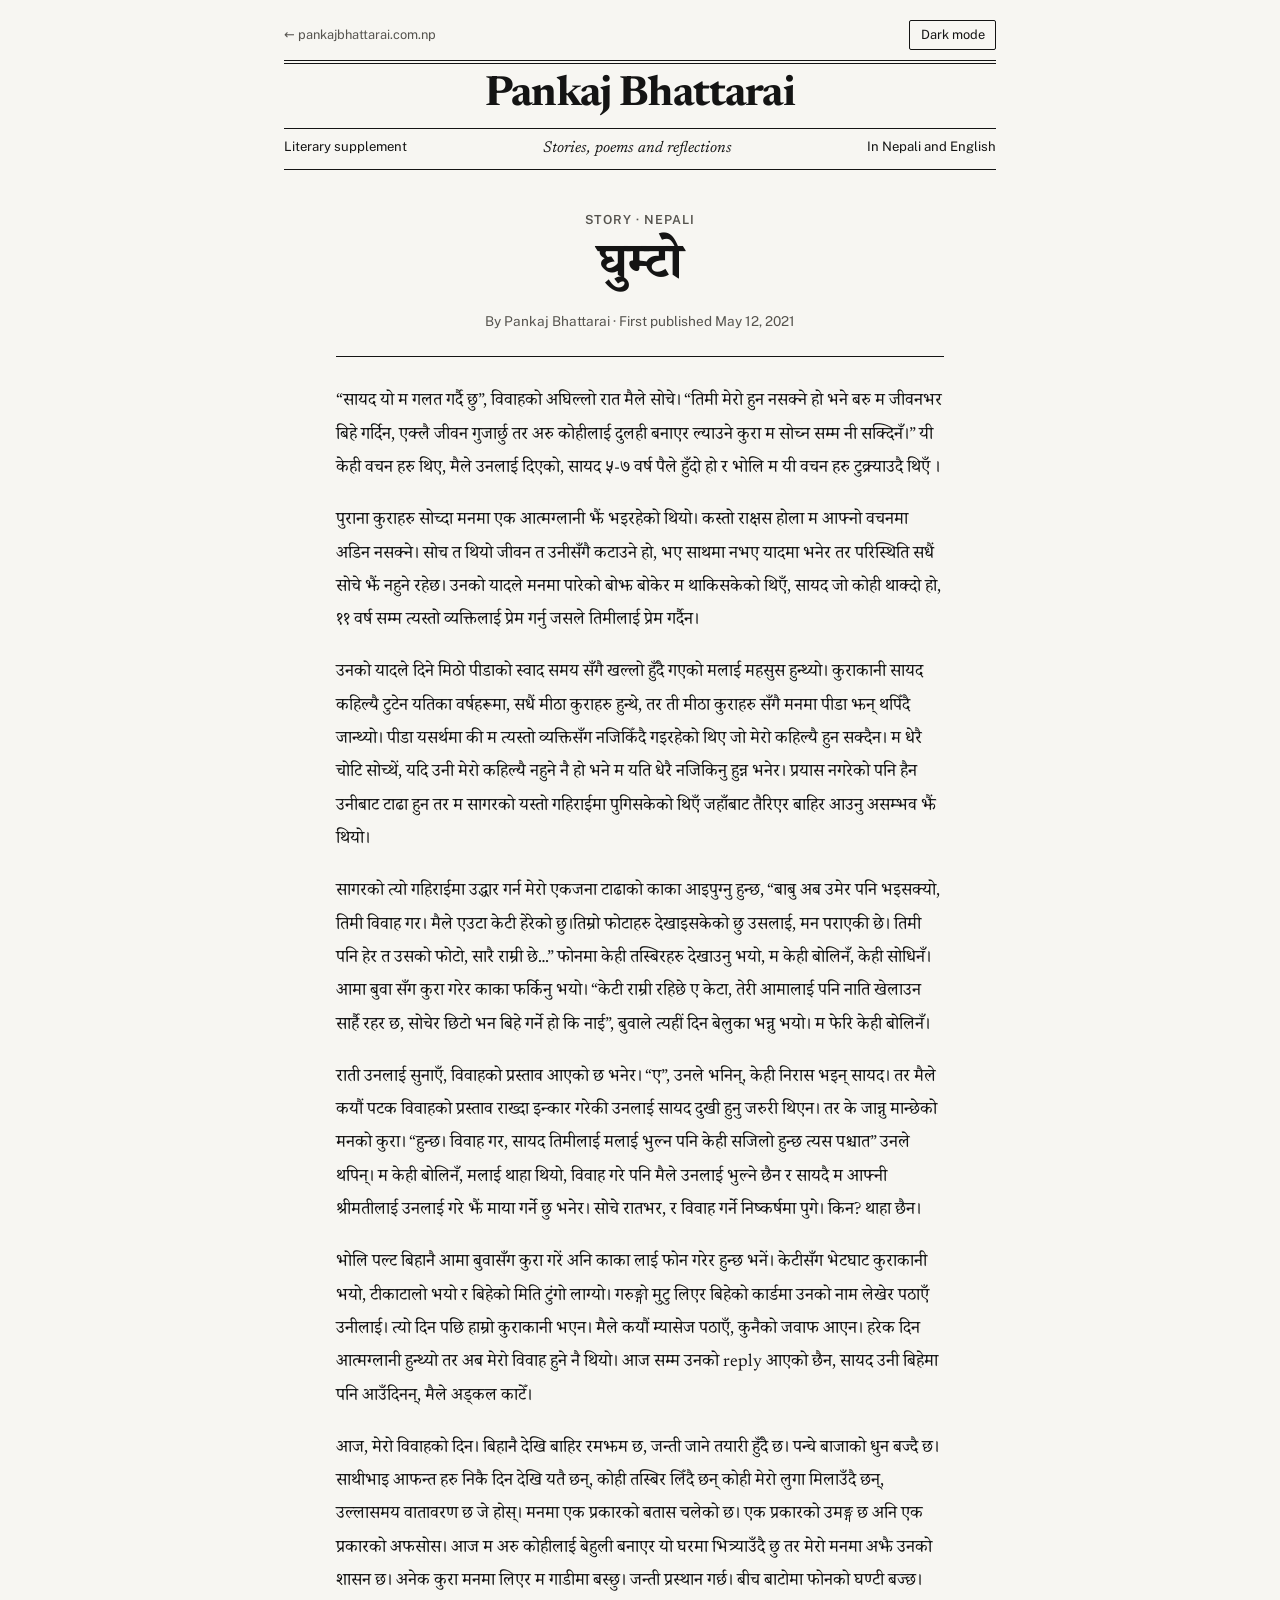
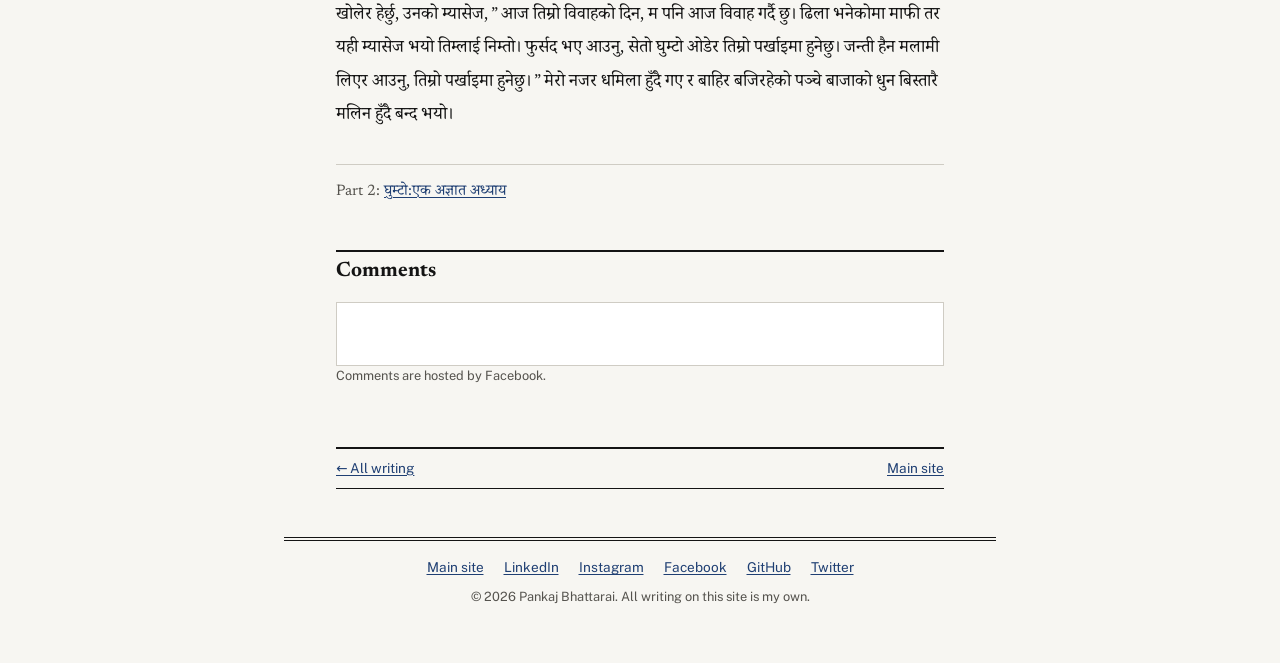
==== Ghumto.html @ b80f1229 "Restyle literature site to match main site design Replace the Argon/Bootstrap theme with the newspri" ====
<!doctype html>
<html lang="en">
<head>
<meta charset="utf-8">
<meta name="viewport" content="width=device-width, initial-scale=1">
<title>घुम्टो | Pankaj Bhattarai</title>
<meta name="description" content="“सायद यो म गलत गर्दै छु”, विवाहको अघिल्लो रात मैले सोचे। “तिमी मेरो हुन नसक्ने हो भने बरु म जीवनभर बिहे गर्दिन, एक्लै जीवन गुजार्छु तर अरु कोहीलाई दुलही…">
<link rel="canonical" href="https://literature.pankajbhattarai.com.np/Ghumto.html">
<link rel="icon" href="data:image/svg+xml,%3Csvg xmlns='http://www.w3.org/2000/svg' viewBox='0 0 64 64'%3E%3Crect width='64' height='64' fill='%23141414'/%3E%3Ctext x='32' y='45' font-family='Georgia,serif' font-size='34' font-weight='700' fill='%23f7f6f2' text-anchor='middle'%3EPB%3C/text%3E%3C/svg%3E">
<meta property="og:type" content="article">
<meta property="og:url" content="https://literature.pankajbhattarai.com.np/Ghumto.html">
<meta property="og:title" content="घुम्टो | Pankaj Bhattarai">
<meta property="og:description" content="“सायद यो म गलत गर्दै छु”, विवाहको अघिल्लो रात मैले सोचे। “तिमी मेरो हुन नसक्ने हो भने बरु म जीवनभर बिहे गर्दिन, एक्लै जीवन गुजार्छु तर अरु कोहीलाई दुलही…">
<meta name="twitter:card" content="summary">
<script>
  // Apply a saved theme before the page paints, so there is no flash.
  try {
    var saved = localStorage.getItem('theme');
    if (saved === 'light' || saved === 'dark') document.documentElement.setAttribute('data-theme', saved);
  } catch (e) {}
</script>
<link rel="preconnect" href="https://fonts.googleapis.com">
<link rel="preconnect" href="https://fonts.gstatic.com" crossorigin>
<link href="https://fonts.googleapis.com/css2?family=Newsreader:ital,opsz,wght@0,6..72,400;0,6..72,600;0,6..72,700;1,6..72,400&family=Noto+Serif+Devanagari:wght@400;600;700&family=Public+Sans:wght@400;600&display=swap" rel="stylesheet">
<link href="css/site.css" rel="stylesheet">
</head>
<body>
<div id="fb-root"></div>
<script async defer crossorigin="anonymous" src="https://connect.facebook.net/en_GB/sdk.js#xfbml=1&version=v20.0"></script>
<div class="wrap">

  <header class="masthead masthead--compact">
    <div class="topbar">
      <a href="https://www.pankajbhattarai.com.np/">&larr; pankajbhattarai.com.np</a>
      <button class="theme-toggle" type="button" aria-pressed="false">Dark mode</button>
    </div>
    <p class="nameplate"><a href="./">Pankaj Bhattarai</a></p>
    <p class="dateline">
      <span class="side">Literary supplement</span>
      <span class="center">Stories, poems and reflections</span>
      <span class="side">In Nepali and English</span>
    </p>
  </header>

  <main class="story">
  <article>
  <header class="story-head">
    <p class="kicker">Story &middot; Nepali</p>
    <h1 class="story-title" lang="ne">घुम्टो</h1>
    <p class="byline">By Pankaj Bhattarai &middot; First published May 12, 2021</p>
  </header>

  <div class="prose" lang="ne">
    <p class="first">“सायद यो म गलत गर्दै छु”, विवाहको अघिल्लो रात मैले सोचे। “तिमी मेरो हुन नसक्ने हो भने बरु म जीवनभर बिहे गर्दिन, एक्लै जीवन गुजार्छु तर अरु कोहीलाई दुलही बनाएर ल्याउने कुरा म सोच्न सम्म नी सक्दिनँ।” यी केही वचन हरु थिए, मैले उनलाई दिएको, सायद ५-७ वर्ष पैले हुँदो हो र भोलि म यी वचन हरु टुक्र्याउदै थिएँ ।</p>
    <p>पुराना कुराहरु सोच्दा मनमा एक आत्मग्लानी झैं भइरहेको थियो। कस्तो राक्षस होला म आफ्नो वचनमा अडिन नसक्ने। सोच त थियो जीवन त उनीसँगै कटाउने हो, भए साथमा नभए यादमा भनेर तर परिस्थिति सधैं सोचे झैं नहुने रहेछ। उनको यादले मनमा पारेको बोझ बोकेर म थाकिसकेको थिएँ, सायद जो कोही थाक्दो हो, ११ वर्ष सम्म त्यस्तो व्यक्तिलाई प्रेम गर्नु जसले तिमीलाई प्रेम गर्दैन।</p>
    <p>उनको यादले दिने मिठो पीडाको स्वाद समय सँगै खल्लो हुँदै गएको मलाई महसुस हुन्थ्यो। कुराकानी सायद कहिल्यै टुटेन यतिका वर्षहरूमा, सधैं मीठा कुराहरु हुन्थे, तर ती मीठा कुराहरु सँगै मनमा पीडा झन् थपिँदै जान्थ्यो। पीडा यसर्थमा की म त्यस्तो व्यक्तिसँग नजिकिँदै गइरहेको थिए जो मेरो कहिल्यै हुन सक्दैन। म धेरै चोटि सोच्थें, यदि उनी मेरो कहिल्यै नहुने नै हो भने म यति धेरै नजिकिनु हुन्न भनेर। प्रयास नगरेको पनि हैन उनीबाट टाढा हुन तर म सागरको यस्तो गहिराईमा पुगिसकेको थिएँ जहाँबाट तैरिएर बाहिर आउनु असम्भव झैं थियो।</p>
    <p>सागरको त्यो गहिराईमा उद्धार गर्न मेरो एकजना टाढाको काका आइपुग्नु हुन्छ, “बाबु अब उमेर पनि भइसक्यो, तिमी विवाह गर। मैले एउटा केटी हेरेको छु।तिम्रो फोटाहरु देखाइसकेको छु उसलाई, मन पराएकी छे। तिमी पनि हेर त उसको फोटो, सारै राम्री छे…” फोनमा केही तस्बिरहरु देखाउनु भयो, म केही बोलिनँ, केही सोधिनँ। आमा बुवा सँग कुरा गरेर काका फर्किनु भयो। “केटी राम्री रहिछे ए केटा, तेरी आमालाई पनि नाति खेलाउन सार्है रहर छ, सोचेर छिटो भन बिहे गर्ने हो कि नाई”, बुवाले त्यहीं दिन बेलुका भन्नु भयो। म फेरि केही बोलिनँ।</p>
    <p>राती उनलाई सुनाएँ, विवाहको प्रस्ताव आएको छ भनेर। “ए”, उनले भनिन्, केही निरास भइन् सायद। तर मैले कयौं पटक विवाहको प्रस्ताव राख्दा इन्कार गरेकी उनलाई सायद दुखी हुनु जरुरी थिएन। तर के जान्नु मान्छेको मनको कुरा। “हुन्छ। विवाह गर, सायद तिमीलाई मलाई भुल्न पनि केही सजिलो हुन्छ त्यस पश्चात” उनले थपिन्। म केही बोलिनँ, मलाई थाहा थियो, विवाह गरे पनि मैले उनलाई भुल्ने छैन र सायदै म आफ्नी श्रीमतीलाई उनलाई गरे झैं माया गर्ने छु भनेर। सोचे रातभर, र विवाह गर्ने निष्कर्षमा पुगे। किन? थाहा छैन।</p>
    <p>भोलि पल्ट बिहानै आमा बुवासँग कुरा गरें अनि काका लाई फोन गरेर हुन्छ भनें। केटीसँग भेटघाट कुराकानी भयो, टीकाटालो भयो र बिहेको मिति टुंगो लाग्यो। गरुङ्गो मुटु लिएर बिहेको कार्डमा उनको नाम लेखेर पठाएँ उनीलाई। त्यो दिन पछि हाम्रो कुराकानी भएन। मैले कयौं म्यासेज पठाएँ, कुनैको जवाफ आएन। हरेक दिन आत्मग्लानी हुन्थ्यो तर अब मेरो विवाह हुने नै थियो। आज सम्म उनको reply आएको छैन, सायद उनी बिहेमा पनि आउँदिनन्, मैले अड्कल काटेँ।</p>
    <p>आज, मेरो विवाहको दिन। बिहानै देखि बाहिर रमझम छ, जन्ती जाने तयारी हुँदै छ। पन्चे बाजाको धुन बज्दै छ। साथीभाइ आफन्त हरु निकै दिन देखि यतै छन्, कोही तस्बिर लिँदै छन् कोही मेरो लुगा मिलाउँदै छन्, उल्लासमय वातावरण छ जे हाेस्। मनमा एक प्रकारको बतास चलेको छ। एक प्रकारको उमङ्ग छ अनि एक प्रकारको अफसोस। आज म अरु कोहीलाई बेहुली बनाएर यो घरमा भित्र्याउँदै छु तर मेरो मनमा अझै उनको शासन छ। अनेक कुरा मनमा लिएर म गाडीमा बस्छु। जन्ती प्रस्थान गर्छ। बीच बाटोमा फोनको घण्टी बज्छ। खोलेर हेर्छु, उनको म्यासेज, ” आज तिम्रो विवाहको दिन, म पनि आज विवाह गर्दै छु। ढिला भनेकोमा माफी तर यही म्यासेज भयो तिम्लाई निम्तो। फुर्सद भए आउनु, सेतो घुम्टो ओडेर तिम्रो पर्खाइमा हुनेछु। जन्ती हैन मलामी लिएर आउनु, तिम्रो पर्खाइमा हुनेछु। ” मेरो नजर धमिला हुँदै गए र बाहिर बजिरहेको पञ्चे बाजाको धुन बिस्तारै मलिन हुँदै बन्द भयो।</p>
  </div>
  <aside class="notes" lang="en">
    <p>Part 2: <a href="Ghumto_two.html">घुम्टो:एक अज्ञात अध्याय</a></p>
  </aside>
  </article>

  <section class="comments" aria-label="Comments">
    <h2>Comments</h2>
    <div class="comments-box">
      <div class="fb-comments" data-href="https://literature.pankajbhattarai.com.np/Ghumto.html" data-width="100%" data-numposts="5"></div>
    </div>
    <p class="small">Comments are hosted by Facebook.</p>
  </section>

  <nav class="story-nav" aria-label="More">
    <a href="./">&larr; All writing</a>
    <a href="https://www.pankajbhattarai.com.np/">Main site</a>
  </nav>
  </main>

  <footer>
    <p class="social">
      <a href="https://www.pankajbhattarai.com.np/">Main site</a>
      <a href="https://www.linkedin.com/in/pankajbhattarai/" target="_blank" rel="noreferrer">LinkedIn</a>
      <a href="https://www.instagram.com/im.endangered/" target="_blank" rel="noreferrer">Instagram</a>
      <a href="https://www.facebook.com/im.endangered/" target="_blank" rel="noreferrer">Facebook</a>
      <a href="https://github.com/im-endangered/" target="_blank" rel="noreferrer">GitHub</a>
      <a href="https://twitter.com/pankaj69420" target="_blank" rel="noreferrer">Twitter</a>
    </p>
    <p>&copy; 2026 Pankaj Bhattarai. All writing on this site is my own.</p>
  </footer>
</div>
<script src="js/site.js"></script>
</body>
</html>
---- css/site.css ----
/* Literary supplement to pankajbhattarai.com.np.
   Same tokens and type as the main site: newsprint in light, night edition in dark. */
:root{
  --paper:#f7f6f2;
  --ink:#141414;
  --muted:#55534e;
  --rule:#141414;
  --hair:#cfccc4;
  --band:#ebe9e3;
  --link:#1f3f73;
  /* Newsreader has no Devanagari, so Nepali text falls through to Noto Serif Devanagari. */
  --serif:"Newsreader", "Noto Serif Devanagari", "Iowan Old Style", Georgia, "Times New Roman", serif;
  --sans:"Public Sans", "Noto Sans Devanagari", system-ui, -apple-system, "Segoe UI", Roboto, sans-serif;
  color-scheme: light;
}
:root[data-theme="dark"]{
  --paper:#131210; --ink:#ede6d8; --muted:#a59e90; --rule:#b3ab9c; --hair:#2f2c27;
  --band:#1e1c19; --link:#e6bc6e;
  color-scheme: dark;
}
::selection{ background:var(--link); color:var(--paper); }

*{ box-sizing:border-box; }
html{ scroll-behavior:smooth; }
body{
  margin:0; background:var(--paper); color:var(--ink);
  font-family:var(--serif); font-size:18px; line-height:1.6;
  -webkit-font-smoothing:antialiased;
}
a{ color:var(--link); text-underline-offset:2px; text-decoration-thickness:1px; }
a:hover{ text-decoration-thickness:2px; }
a:focus-visible, button:focus-visible{ outline:2px solid var(--link); outline-offset:3px; border-radius:2px; }

.wrap{ max-width:47rem; margin:0 auto; padding:0 1.25rem; }

@media (min-width:1080px){
  .wrap--wide{ max-width:74rem; padding:0 2rem; }
  .cols{ display:grid; grid-template-columns:minmax(0,1fr) 21rem; column-gap:2.5rem; }
  .col-rail{ border-left:1px solid var(--hair); padding-left:2.5rem; font-size:.94rem; }
  .col-rail h2{ font-size:1.3rem; }
  .col-rail h3{ font-size:1.02rem; }
  .col-rail .item-head{ flex-direction:column; gap:.1rem; }
}

/* Masthead */
.masthead{ padding-top:1.25rem; text-align:center; }
.topbar{
  display:flex; justify-content:space-between; align-items:center; gap:1rem;
  font-family:var(--sans); font-size:.8rem; color:var(--muted);
  padding-bottom:.6rem;
}
.topbar a{ color:var(--muted); text-decoration:none; }
.topbar a:hover{ color:var(--ink); text-decoration:underline; }
.theme-toggle{
  font:inherit; color:var(--ink); background:transparent; cursor:pointer;
  border:1px solid var(--rule); border-radius:2px; padding:.25rem .65rem;
}
.theme-toggle:hover{ background:var(--band); }
.nameplate{
  font-family:var(--serif); font-weight:700; font-size:clamp(2.4rem, 7.5vw, 5.25rem);
  line-height:1; letter-spacing:-0.02em; margin:0;
  border-top:4px double var(--rule); padding-top:1rem;
}
.nameplate a{ color:inherit; text-decoration:none; }
.masthead--compact .nameplate{ font-size:clamp(1.8rem, 5vw, 2.6rem); padding-top:.7rem; }
.dateline{
  display:flex; justify-content:space-between; gap:1rem; flex-wrap:wrap;
  margin:1rem 0 0; padding:.45rem 0;
  border-top:1px solid var(--rule); border-bottom:1px solid var(--rule);
  font-family:var(--sans); font-size:.82rem; color:var(--ink);
}
.masthead--compact .dateline{ margin-top:.7rem; }
.dateline .center{ font-family:var(--serif); font-style:italic; font-size:.98rem; }

nav.sections{
  margin-top:1.5rem; padding:.55rem 0;
  border-top:2px solid var(--rule); border-bottom:1px solid var(--rule);
  display:flex; justify-content:center; flex-wrap:wrap; gap:.2rem .8rem;
  font-family:var(--sans); font-size:.85rem;
}
nav.sections a{ color:var(--ink); text-decoration:none; }
nav.sections a:hover{ text-decoration:underline; }

/* Sections */
section{ padding:2.25rem 0 .25rem; scroll-margin-top:1rem; }
h2{
  font-family:var(--serif); font-weight:700; font-size:1.65rem; line-height:1.2;
  margin:0 0 1.1rem; padding-top:.5rem; border-top:2px solid var(--rule);
}
h3{ font-family:var(--serif); font-weight:600; font-size:1.15rem; margin:0; line-height:1.35; }
p{ margin:0 0 1rem; }

.item{ padding:1rem 0; border-top:1px solid var(--hair); }
.item:first-of-type{ border-top:none; padding-top:0; }
.item-head{ display:flex; justify-content:space-between; align-items:baseline; gap:1rem; }
.item h3 a, .lead-title a{ color:var(--ink); text-decoration:none; }
.item h3 a:hover, .lead-title a:hover{ text-decoration:underline; }
.when{ font-family:var(--sans); color:var(--muted); font-size:.82rem; white-space:nowrap; flex-shrink:0; }
.meta{ font-family:var(--sans); color:var(--muted); font-size:.8rem; margin:.2rem 0 0; }
.excerpt{ margin:.45rem 0 0; color:var(--muted); font-size:.98rem; }

.kicker{
  font-family:var(--sans); font-size:.78rem; font-weight:600; letter-spacing:.08em; text-transform:uppercase;
  color:var(--muted); margin:0 0 .5rem;
}
.lead{ padding-bottom:1.25rem; }
.lead-title{ font-size:clamp(1.6rem, 4vw, 2.3rem); font-weight:700; line-height:1.15; letter-spacing:-0.01em; }
.lead .excerpt{ font-size:1.12rem; color:var(--ink); margin-top:.6rem; }
.lead .meta{ margin-top:.6rem; }

/* A single piece of writing */
.story{ max-width:38rem; margin:0 auto; }
.story-head{ text-align:center; padding:2.5rem 0 1.5rem; }
.story-title{
  font-family:var(--serif); font-weight:700; font-size:clamp(2rem, 6vw, 3.2rem);
  line-height:1.15; letter-spacing:-0.015em; margin:0;
}
.byline{
  margin:.9rem 0 0; font-family:var(--sans); font-size:.85rem; color:var(--muted);
}
.prose{ font-size:1.1rem; line-height:1.7; border-top:1px solid var(--rule); padding-top:1.75rem; }
.prose p{ margin:0 0 1.15rem; }
.prose[lang="ne"], .prose:lang(ne){ line-height:1.9; }
.prose:lang(en) > p.first::first-letter{
  float:left; font-weight:700; font-size:3.4em; line-height:.85; padding:.08em .08em 0 0;
}
.prose .note{ font-style:italic; color:var(--muted); font-size:1rem; }
.prose .break{ text-align:center; letter-spacing:.6em; color:var(--muted); margin:1.75rem 0; }
.prose .coda{ text-align:center; }

.verse{ text-align:center; }
.verse p{ margin:0 0 .35rem; }

.notes{
  margin-top:2rem; padding-top:.9rem; border-top:1px solid var(--hair);
  font-size:.95rem; color:var(--muted);
}
.notes p{ margin:0 0 .6rem; }

.comments h2{ font-size:1.3rem; }
.comments-box{ background:#fff; border:1px solid var(--hair); padding:.5rem; min-height:4rem; }
.comments .small{ font-family:var(--sans); font-size:.8rem; color:var(--muted); }

.story-nav{
  display:flex; justify-content:space-between; gap:1rem; flex-wrap:wrap;
  margin-top:2.5rem; padding:.55rem 0;
  border-top:2px solid var(--rule); border-bottom:1px solid var(--rule);
  font-family:var(--sans); font-size:.85rem;
}

footer{
  border-top:4px double var(--rule); margin-top:3rem; padding:1rem 0 3rem;
  font-family:var(--sans); color:var(--muted); font-size:.8rem; text-align:center;
}
footer p{ margin:0 0 .5rem; }
.social{ display:flex; justify-content:center; flex-wrap:wrap; gap:.3rem 1.25rem; font-size:.85rem; }

@media (max-width:640px){
  body{ font-size:17px; }
  .dateline{ justify-content:center; text-align:center; }
  .dateline .side:last-child{ display:none; }
  .item-head{ flex-direction:column; gap:.1rem; }
  .prose{ font-size:1.05rem; }
}
@media print{
  .topbar, nav.sections, .comments, .story-nav{ display:none; }
  a{ color:inherit; }
}
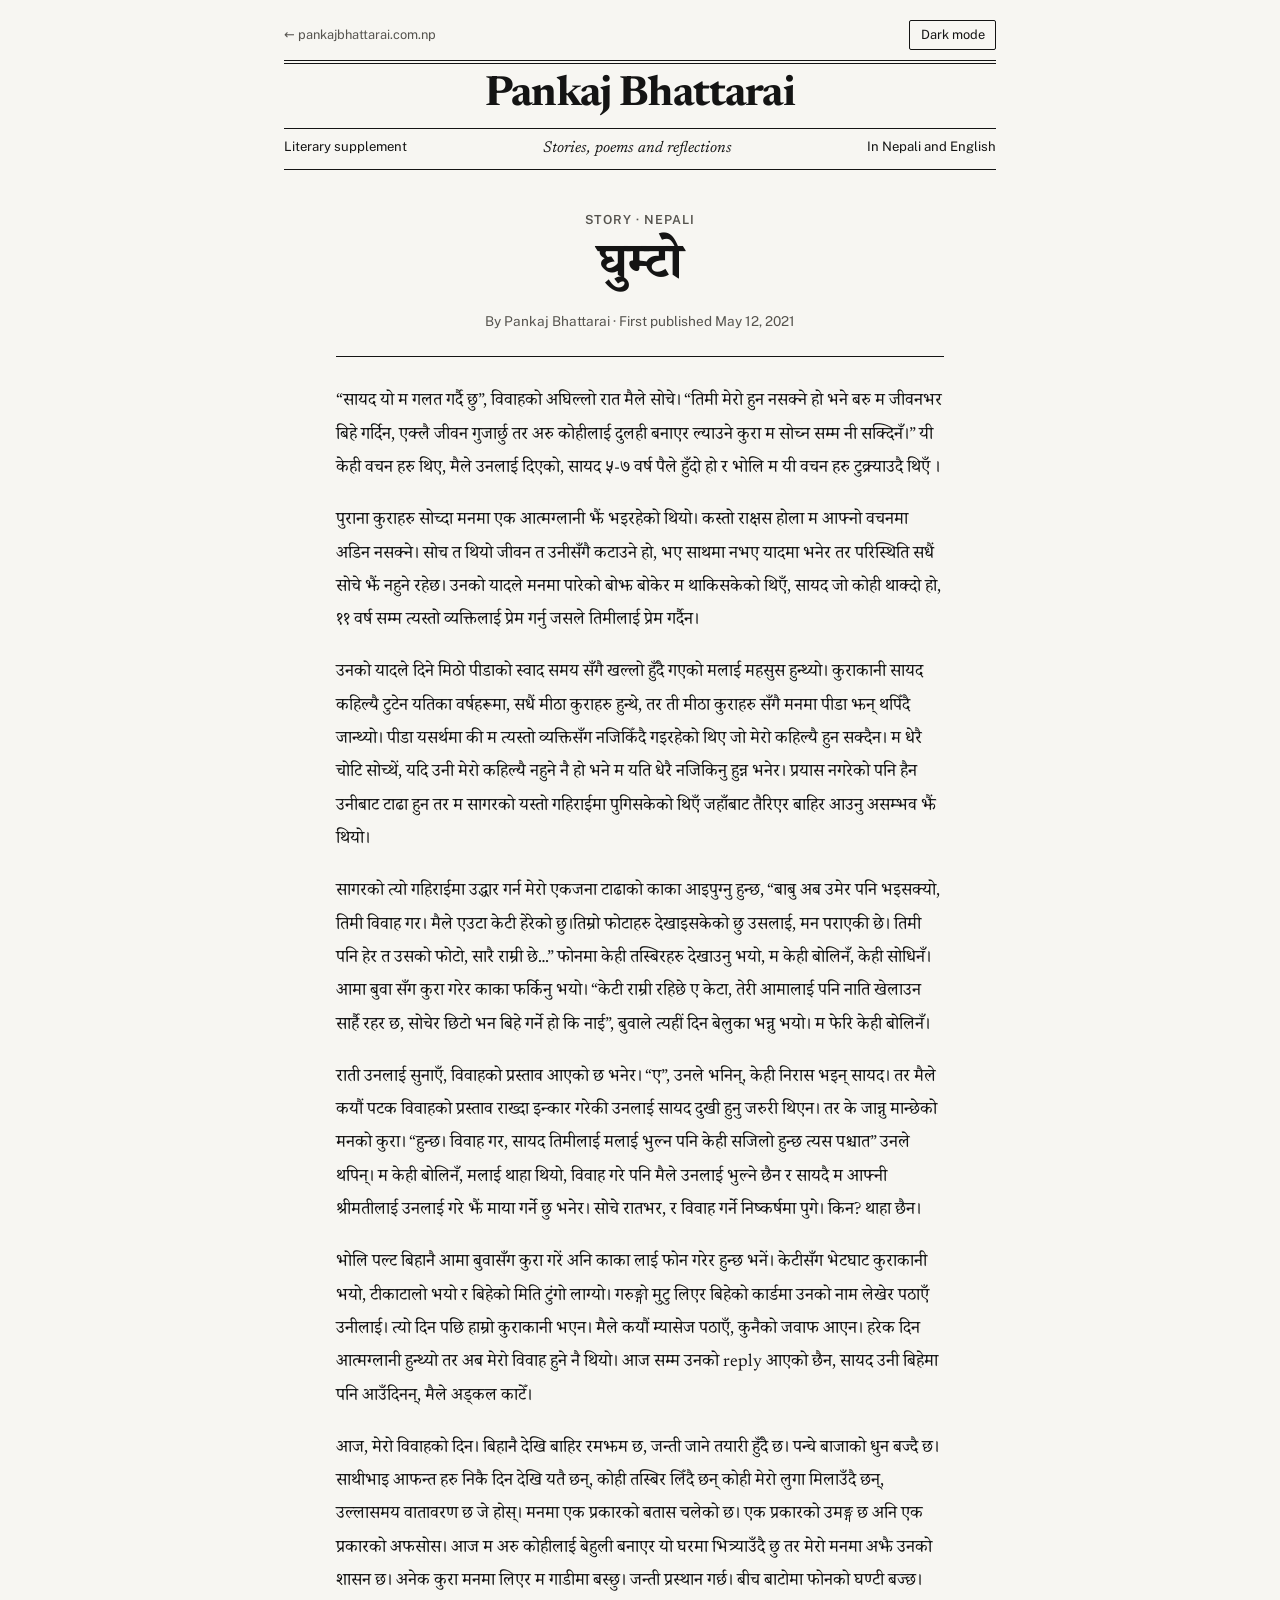
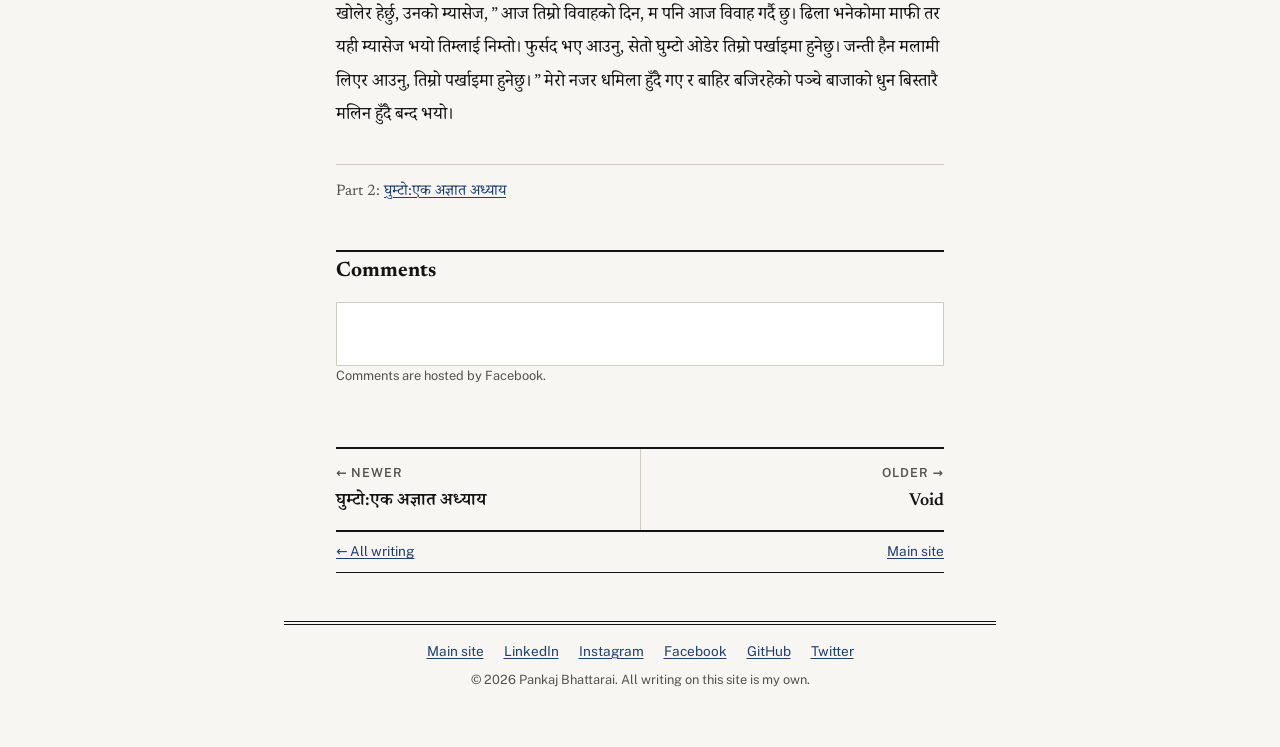
==== commit 8bf12a5c: "Refine literature site: pager, sitemap, cleanup - Add newer/older links between pieces at the end of" ====
--- a/Ghumto.html
+++ b/Ghumto.html
@@ -72,10 +72,11 @@
     <p class="small">Comments are hosted by Facebook.</p>
   </section>
 
-  <nav class="story-nav" aria-label="More">
-    <a href="./">&larr; All writing</a>
-    <a href="https://www.pankajbhattarai.com.np/">Main site</a>
+  <nav class="pager" aria-label="More writing">
+    <a class="newer" href="Ghumto_two.html" rel="prev"><span class="kicker">&larr; Newer</span><span class="pager-title" lang="ne">घुम्टो:एक अज्ञात अध्याय</span></a>
+    <a class="older" href="void.html" rel="next"><span class="kicker">Older &rarr;</span><span class="pager-title">Void</span></a>
   </nav>
+  <p class="story-nav"><a href="./">&larr; All writing</a><a href="https://www.pankajbhattarai.com.np/">Main site</a></p>
   </main>
 
   <footer>
--- a/css/site.css
+++ b/css/site.css
@@ -141,9 +141,20 @@
 .comments-box{ background:#fff; border:1px solid var(--hair); padding:.5rem; min-height:4rem; }
 .comments .small{ font-family:var(--sans); font-size:.8rem; color:var(--muted); }
 
+.pager{
+  display:grid; grid-template-columns:1fr 1fr; gap:0;
+  margin-top:2.5rem; border-top:2px solid var(--rule);
+}
+.pager a{ display:block; padding:.9rem 0; color:var(--ink); text-decoration:none; }
+.pager a.older{ text-align:right; border-left:1px solid var(--hair); padding-left:1rem; }
+.pager a.newer{ padding-right:1rem; }
+.pager .kicker{ display:block; margin:0 0 .25rem; }
+.pager-title{ font-weight:600; font-size:1.1rem; line-height:1.3; }
+.pager a:hover .pager-title{ text-decoration:underline; }
+
 .story-nav{
   display:flex; justify-content:space-between; gap:1rem; flex-wrap:wrap;
-  margin-top:2.5rem; padding:.55rem 0;
+  margin:0; padding:.55rem 0;
   border-top:2px solid var(--rule); border-bottom:1px solid var(--rule);
   font-family:var(--sans); font-size:.85rem;
 }
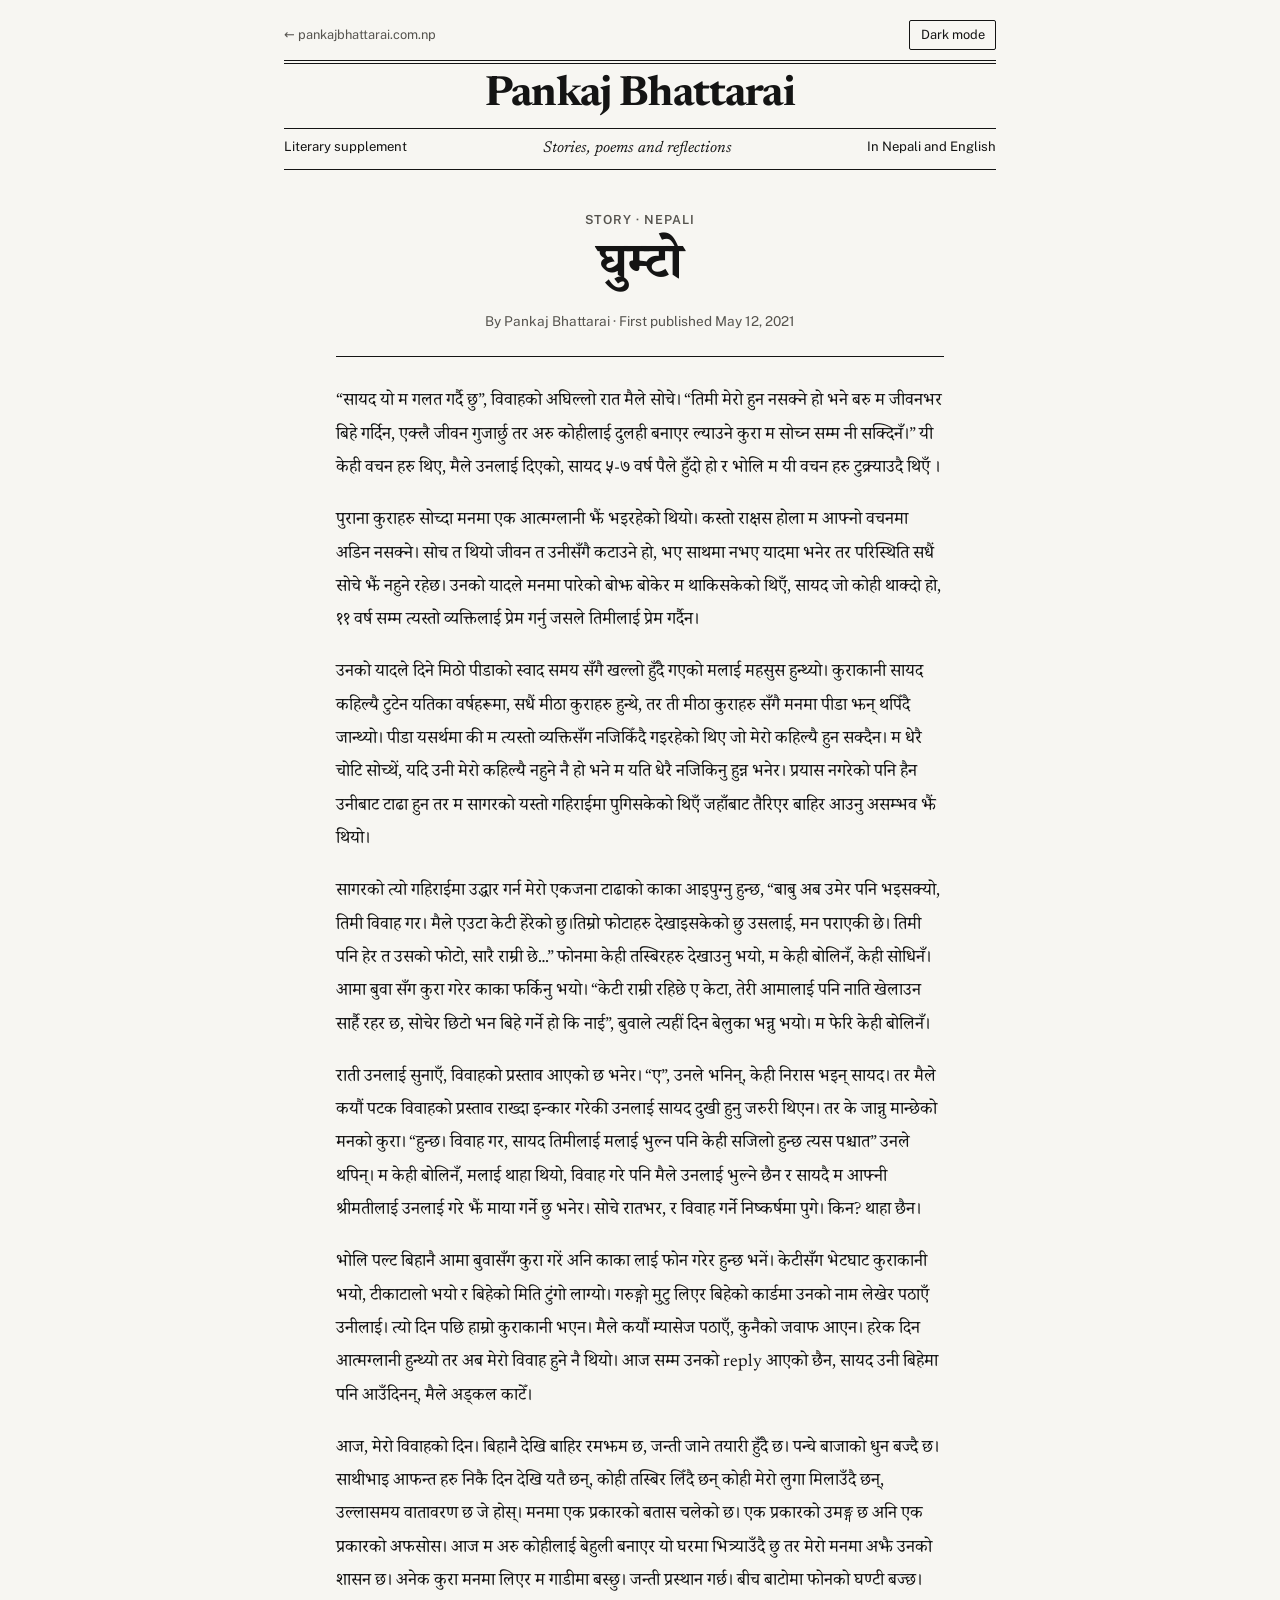
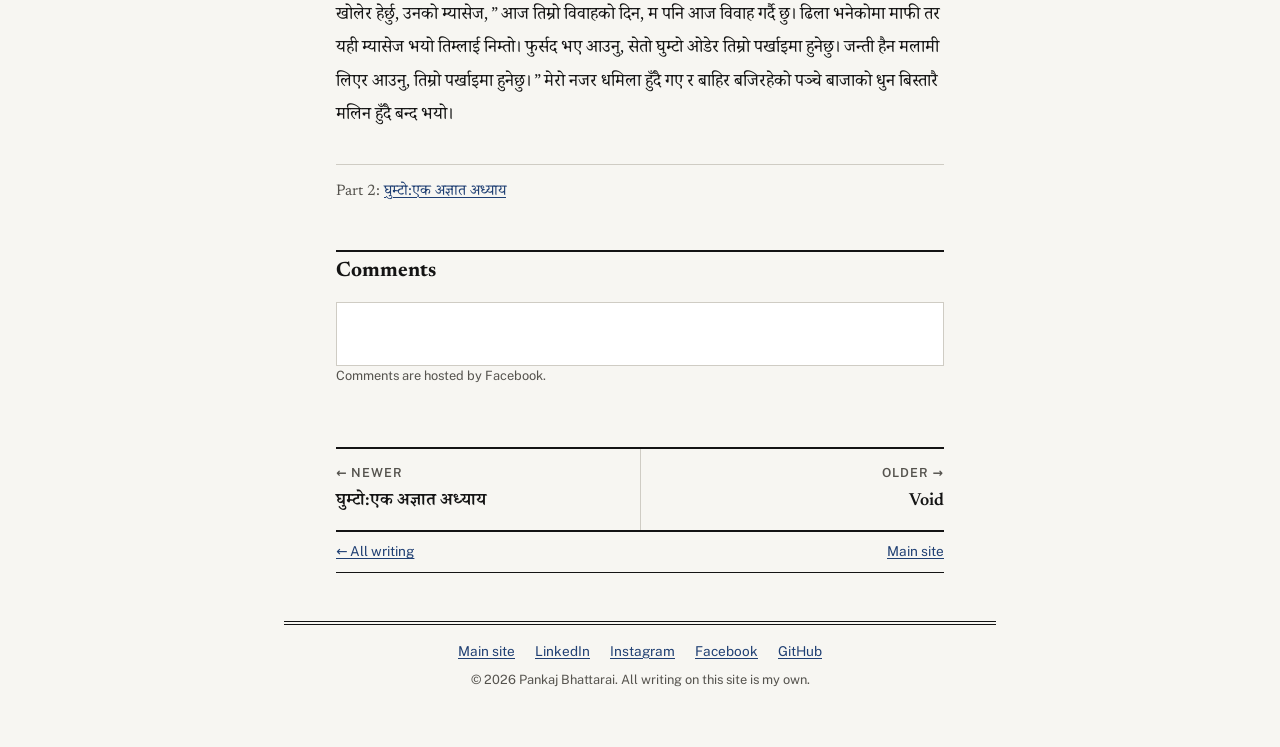
==== commit 1d2b34f8: "Remove Twitter link from footer Co-Authored-By: Claude Opus 5.5 <noreply@anthropic.com>" ====
--- a/Ghumto.html
+++ b/Ghumto.html
@@ -86,7 +86,6 @@
       <a href="https://www.instagram.com/im.endangered/" target="_blank" rel="noreferrer">Instagram</a>
       <a href="https://www.facebook.com/im.endangered/" target="_blank" rel="noreferrer">Facebook</a>
       <a href="https://github.com/im-endangered/" target="_blank" rel="noreferrer">GitHub</a>
-      <a href="https://twitter.com/pankaj69420" target="_blank" rel="noreferrer">Twitter</a>
     </p>
     <p>&copy; 2026 Pankaj Bhattarai. All writing on this site is my own.</p>
   </footer>
